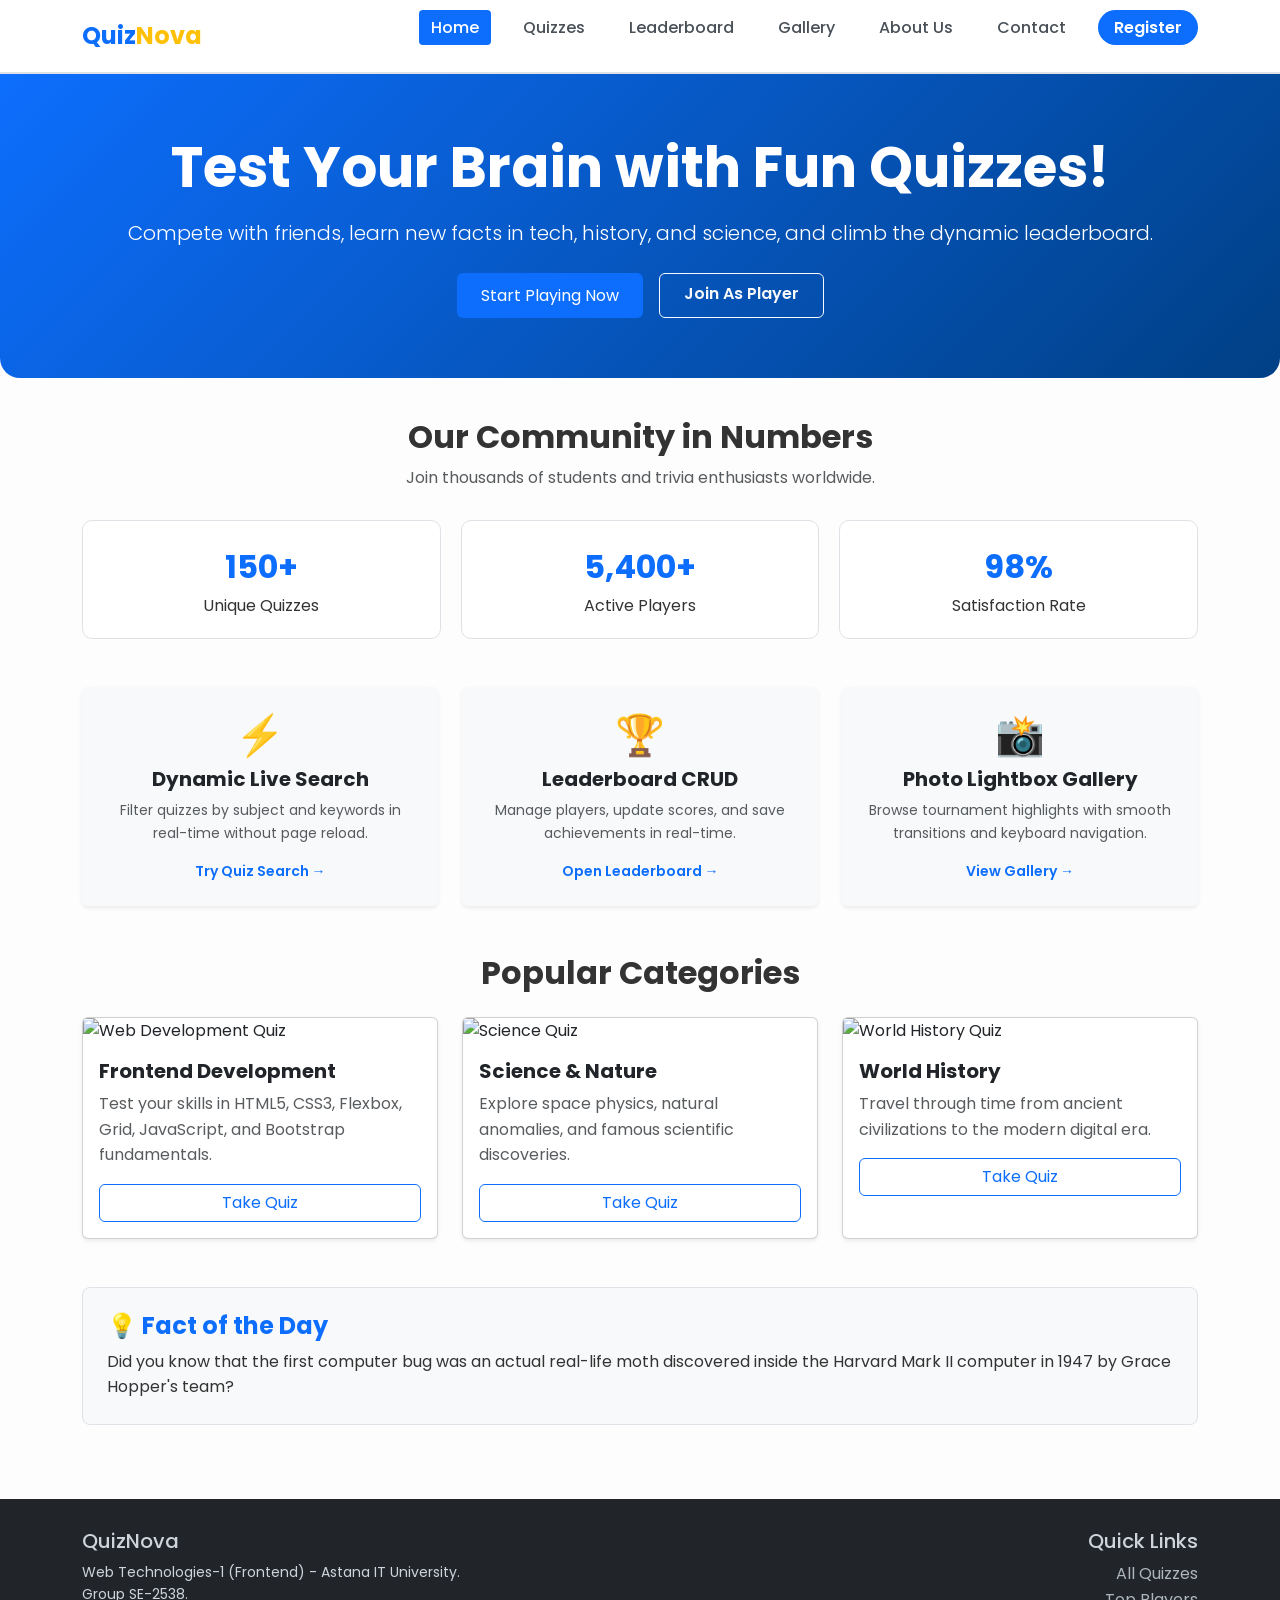
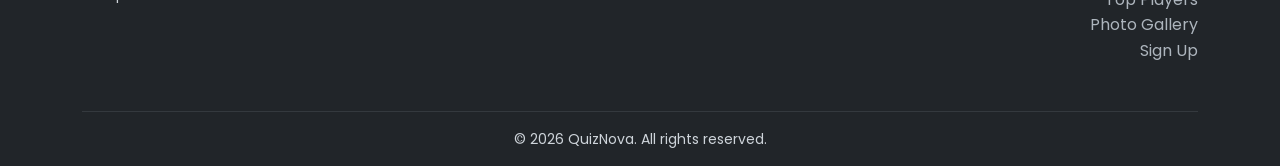
==== index.html @ 50691d1d "complete all Endterm requirements for QuizNova" ====
<!DOCTYPE html>
<html lang="en">
<head>
  <meta charset="UTF-8">
  <meta name="viewport" content="width=device-width, initial-scale=1.0">
  <title>QuizNova - Test Your Knowledge</title>
  
  <link rel="preconnect" href="https://fonts.googleapis.com">
  <link rel="preconnect" href="https://fonts.gstatic.com" crossorigin>
  <link href="https://fonts.googleapis.com/css2?family=Poppins:wght@400;500;600;700&display=swap" rel="stylesheet">
  
  <link href="https://cdn.jsdelivr.net/npm/bootstrap@5.3.3/dist/css/bootstrap.min.css" rel="stylesheet">
  <link rel="stylesheet" href="css/style.css">
</head>
<body>

  <header class="custom-header">
    <div class="container header-container">
      <a href="index.html" class="site-logo">Quiz<span>Nova</span></a>
      <nav class="custom-nav">
        <ul>
          <li><a href="index.html" class="active">Home</a></li>
          <li><a href="quizzes.html">Quizzes</a></li>
          <li><a href="leaderboard.html">Leaderboard</a></li>
          <li><a href="gallery.html">Gallery</a></li>
          <li><a href="about.html">About Us</a></li>
          <li><a href="contact.html">Contact</a></li>
          <li><a href="register.html" class="btn-nav-register">Register</a></li>
        </ul>
      </nav>
    </div>
  </header>

  <main>
    <section class="hero-section text-center">
      <div class="container">
        <h1 class="display-4 fw-bold">Test Your Brain with Fun Quizzes!</h1>
        <p class="lead mt-3">Compete with friends, learn new facts in tech, history, and science, and climb the dynamic leaderboard.</p>
        <div class="mt-4 d-flex justify-content-center gap-3 flex-wrap">
          <a href="quizzes.html" class="custom-btn">Start Playing Now</a>
          <a href="register.html" class="btn btn-outline-light px-4 py-2 fw-semibold">Join As Player</a>
        </div>
      </div>
    </section>

    <section class="container mt-4">
      <h2 class="text-center fw-bold">Our Community in Numbers</h2>
      <p class="text-center text-muted">Join thousands of students and trivia enthusiasts worldwide.</p>
      
      <div class="stats-flex-container">
        <div class="stat-item">
          <div class="stat-number">150+</div>
          <p class="mb-0">Unique Quizzes</p>
        </div>
        <div class="stat-item">
          <div class="stat-number">5,400+</div>
          <p class="mb-0">Active Players</p>
        </div>
        <div class="stat-item">
          <div class="stat-number">98%</div>
          <p class="mb-0">Satisfaction Rate</p>
        </div>
      </div>
    </section>

    <section class="container mt-5">
      <div class="row g-4 text-center">
        <div class="col-12 col-md-4">
          <div class="card h-100 p-4 border-0 shadow-sm bg-light">
            <div class="display-6 mb-2">⚡</div>
            <h5 class="fw-bold">Dynamic Live Search</h5>
            <p class="text-muted small">Filter quizzes by subject and keywords in real-time without page reload.</p>
            <a href="quizzes.html" class="text-primary fw-semibold small text-decoration-none">Try Quiz Search &rarr;</a>
          </div>
        </div>
        <div class="col-12 col-md-4">
          <div class="card h-100 p-4 border-0 shadow-sm bg-light">
            <div class="display-6 mb-2">🏆</div>
            <h5 class="fw-bold">Leaderboard CRUD</h5>
            <p class="text-muted small">Manage players, update scores, and save achievements in real-time.</p>
            <a href="leaderboard.html" class="text-primary fw-semibold small text-decoration-none">Open Leaderboard &rarr;</a>
          </div>
        </div>
        <div class="col-12 col-md-4">
          <div class="card h-100 p-4 border-0 shadow-sm bg-light">
            <div class="display-6 mb-2">📸</div>
            <h5 class="fw-bold">Photo Lightbox Gallery</h5>
            <p class="text-muted small">Browse tournament highlights with smooth transitions and keyboard navigation.</p>
            <a href="gallery.html" class="text-primary fw-semibold small text-decoration-none">View Gallery &rarr;</a>
          </div>
        </div>
      </div>
    </section>

    <section class="container mt-5">
      <h2 class="text-center fw-bold mb-4">Popular Categories</h2>
      
      <div class="row g-4">
        <div class="col-12 col-md-4">
          <div class="card h-100 shadow-sm">
            <img src="https://images.unsplash.com/photo-1517694712202-14dd9538aa97?w=600&auto=format&fit=crop&q=60" 
                 class="card-img-top" 
                 alt="Web Development Quiz" 
                 loading="lazy">
            <div class="card-body">
              <h5 class="card-title fw-bold">Frontend Development</h5>
              <p class="card-text text-muted">Test your skills in HTML5, CSS3, Flexbox, Grid, JavaScript, and Bootstrap fundamentals.</p>
              <a href="quizzes.html" class="btn btn-outline-primary w-100">Take Quiz</a>
            </div>
          </div>
        </div>

        <div class="col-12 col-md-4">
          <div class="card h-100 shadow-sm">
            <img src="https://images.unsplash.com/photo-1507668077129-56e32842fceb?w=600&auto=format&fit=crop&q=60" 
                 class="card-img-top" 
                 alt="Science Quiz" 
                 loading="lazy">
            <div class="card-body">
              <h5 class="card-title fw-bold">Science & Nature</h5>
              <p class="card-text text-muted">Explore space physics, natural anomalies, and famous scientific discoveries.</p>
              <a href="quizzes.html" class="btn btn-outline-primary w-100">Take Quiz</a>
            </div>
          </div>
        </div>

        <div class="col-12 col-md-4">
          <div class="card h-100 shadow-sm">
            <img src="https://images.unsplash.com/photo-1461360370896-922624d12aa1?w=600&auto=format&fit=crop&q=60" 
                 class="card-img-top" 
                 alt="World History Quiz" 
                 loading="lazy">
            <div class="card-body">
              <h5 class="card-title fw-bold">World History</h5>
              <p class="card-text text-muted">Travel through time from ancient civilizations to the modern digital era.</p>
              <a href="quizzes.html" class="btn btn-outline-primary w-100">Take Quiz</a>
            </div>
          </div>
        </div>
      </div>
    </section>

    <section class="container mt-5 mb-4">
      <div class="p-4 bg-light rounded-3 border">
        <h4 class="fw-bold text-primary">💡 Fact of the Day</h4>
        <p class="mb-0">Did you know that the first computer bug was an actual real-life moth discovered inside the Harvard Mark II computer in 1947 by Grace Hopper's team?</p>
      </div>
    </section>
  </main>

  <a href="#" class="floating-back-btn" title="Back to top">↑</a>

  <footer class="custom-footer">
    <div class="container">
      <div class="row">
        <div class="col-12 col-md-6 mb-3">
          <h5>QuizNova</h5>
          <p class="small">Web Technologies-1 (Frontend) - Astana IT University.<br>Group SE-2538.</p>
        </div>
        <div class="col-12 col-md-6 text-md-end mb-3">
          <h5>Quick Links</h5>
          <ul class="list-unstyled">
            <li><a href="quizzes.html">All Quizzes</a></li>
            <li><a href="leaderboard.html">Top Players</a></li>
            <li><a href="gallery.html">Photo Gallery</a></li>
            <li><a href="register.html">Sign Up</a></li>
          </ul>
        </div>
      </div>
      <hr class="border-secondary">
      <div class="text-center small">
        &copy; 2026 QuizNova. All rights reserved.
      </div>
    </div>
  </footer>

  <script src="https://code.jquery.com/jquery-3.7.1.min.js"></script>
  <script src="https://cdn.jsdelivr.net/npm/bootstrap@5.3.3/dist/js/bootstrap.bundle.min.js"></script>
  <script src="js/script.js"></script>
</body>
</html>
---- css/style.css ----
/* ========================================================
   PROJECT: AITU QuizHub (Quiz & Trivia Website)
   CSS Stylesheet: /css/style.css
   Course: Web Technologies-1 (Frontend) - Astana IT University
   ======================================================== */

/* 1. CSS VARIABLES (:root) - Требование: минимум 3 переменные */
:root {
  --primary-color: #0d6efd;
  --primary-hover: #0b5ed7;
  --secondary-color: #ffc107;
  --dark-bg: #212529;
  --light-bg: #f8f9fa;
  --text-main: #333333;
  --border-color: #dee2e6;
}

/* 2. BASE STYLES & GOOGLE FONTS */
* {
  box-sizing: border-box;
  margin: 0;
  padding: 0;
}

body {
  font-family: 'Poppins', sans-serif;
  color: var(--text-main);
  background-color: #fdfdfd;
  line-height: 1.6;
  min-height: 100vh;
  display: flex;
  flex-direction: column;
}

main {
  flex: 1; /* Чтобы подвал всегда был прижат к низу страницы */
}

/* 3. HEADER & NAVIGATION (FLEXBOX) - Требование: Flexbox в header */
.custom-header {
  background-color: #ffffff;
  border-bottom: 2px solid var(--border-color);
  padding: 15px 0;
}

.header-container {
  display: flex;
  justify-content: space-between;
  align-items: center;
}

.site-logo {
  font-size: 1.5rem;
  font-weight: 700;
  color: var(--primary-color);
  text-decoration: none;
}

.site-logo span {
  color: var(--secondary-color);
}

.custom-nav ul {
  display: flex;
  list-style: none;
  gap: 20px;
}

.custom-nav a {
  text-decoration: none;
  color: #495057;
  font-weight: 500;
  padding: 6px 12px;
  border-radius: 4px;
  transition: all 0.2s ease;
}

/* :hover и :focus на ссылках навигации */
.custom-nav a:hover,
.custom-nav a:focus {
  color: var(--primary-color);
  background-color: #e9ecef;
  outline: none;
}

.custom-nav a.active {
  color: #ffffff;
  background-color: var(--primary-color);
}

/* 4. HERO SECTION */
.hero-section {
  background: linear-gradient(135deg, #0d6efd 0%, #004085 100%);
  color: #ffffff;
  padding: 60px 0;
  border-radius: 0 0 20px 20px;
  margin-bottom: 40px;
}

/* 5. FLEXBOX STATS BLOCK - Демонстрация Flexbox */
.stats-flex-container {
  display: flex;
  justify-content: space-around;
  flex-wrap: wrap;
  gap: 20px;
  margin-top: 30px;
}

.stat-item {
  background-color: #ffffff;
  padding: 20px 30px;
  border-radius: 10px;
  border: 1px solid var(--border-color);
  text-align: center;
  flex: 1;
  min-width: 180px;
}

.stat-number {
  font-size: 2rem;
  font-weight: bold;
  color: var(--primary-color);
}

/* 6. CSS GRID - Требование: Layout with Grid */
.quizzes-grid {
  display: grid;
  grid-template-columns: repeat(3, 1fr);
  gap: 25px;
  margin-top: 25px;
}

/* 7. POSITIONING (RELATIVE & ABSOLUTE) - Требование: позиционирование */
.quiz-card-wrapper {
  position: relative; /* Относительное позиционирование для родителя */
  background: #ffffff;
  border: 1px solid var(--border-color);
  border-radius: 10px;
  overflow: hidden;
  box-shadow: 0 4px 6px rgba(0,0,0,0.05);
  transition: transform 0.2s ease;
}

.quiz-card-wrapper:hover {
  transform: translateY(-5px);
}

.quiz-badge {
  position: absolute; /* Абсолютное позиционирование для бейджа */
  top: 15px;
  right: 15px;
  background-color: var(--secondary-color);
  color: #000;
  font-weight: bold;
  font-size: 0.75rem;
  padding: 4px 10px;
  border-radius: 20px;
  text-transform: uppercase;
}

/* POSITIONING (FIXED) - Плавающая кнопка помощи / наверх */
.floating-back-btn {
  position: fixed;
  bottom: 20px;
  right: 20px;
  background-color: var(--dark-bg);
  color: #fff;
  border-radius: 50%;
  width: 45px;
  height: 45px;
  display: flex;
  align-items: center;
  justify-content: center;
  text-decoration: none;
  font-weight: bold;
  box-shadow: 0 4px 8px rgba(0,0,0,0.3);
  z-index: 1000;
}

.floating-back-btn:hover {
  background-color: var(--primary-color);
  color: #ffffff;
}

/* 8. BUTTONS (:hover & :focus) */
.custom-btn {
  background-color: var(--primary-color);
  color: #ffffff;
  padding: 10px 24px;
  border-radius: 6px;
  border: none;
  font-size: 1rem;
  cursor: pointer;
  text-decoration: none;
  display: inline-block;
  transition: background-color 0.2s;
}

.custom-btn:hover {
  background-color: var(--primary-hover);
  color: #ffffff;
}

.custom-btn:focus {
  outline: 3px solid rgba(13, 110, 253, 0.4);
}

/* 9. PSEUDO-CLASS :nth-child() - Требование: стилизация таблицы лидеров */
.leaderboard-table {
  width: 100%;
  border-collapse: collapse;
  margin-top: 20px;
  background-color: #fff;
  border-radius: 8px;
  overflow: hidden;
}

.leaderboard-table th,
.leaderboard-table td {
  padding: 14px 18px;
  text-align: left;
  border-bottom: 1px solid var(--border-color);
}

.leaderboard-table thead {
  background-color: var(--dark-bg);
  color: #ffffff;
}

/* Чередование строк таблицы через :nth-child */
.leaderboard-table tbody tr:nth-child(even) {
  background-color: #f2f7ff;
}

.leaderboard-table tbody tr:hover {
  background-color: #e2edff;
}

/* Выделение первого места золотым цветом через :nth-child(1) */
.leaderboard-table tbody tr:nth-child(1) td:first-child {
  font-weight: bold;
  color: #d4a000;
}

/* 10. FOOTER STYLING */
.custom-footer {
  background-color: var(--dark-bg);
  color: #ced4da;
  padding: 30px 0 15px 0;
  margin-top: 50px;
}

.custom-footer a {
  color: #adb5bd;
  text-decoration: none;
}

.custom-footer a:hover {
  color: #ffffff;
}

/* 11. RESPONSIVE DESIGN (@media queries) - Требование: минимум 2 брейкпоинта */

/* Брейкпоинт 1: Планшеты (меньше 992px) */
@media (max-width: 992px) {
  .quizzes-grid {
    grid-template-columns: repeat(2, 1fr); /* 2 колонки вместо 3 */
  }

  .hero-section h1 {
    font-size: 2rem;
  }
}

/* Брейкпоинт 2: Мобильные телефоны (меньше 768px) */
@media (max-width: 768px) {
  /* Меню перестраивается в колонку */
  .header-container {
    flex-direction: column;
    gap: 15px;
  }

  .custom-nav ul {
    flex-direction: column;
    text-align: center;
    gap: 10px;
    width: 100%;
  }

  .quizzes-grid {
    grid-template-columns: 1fr; /* 1 колонка на смартфонах */
  }

  .stats-flex-container {
    flex-direction: column;
  }

  .stat-item {
    width: 100%;
  }
}


.btn-nav-register {
  background-color: var(--primary-color) !important;
  color: #ffffff !important;
  font-weight: 600 !important;
  border-radius: 20px !important;
  padding: 6px 16px !important;
  transition: all 0.2s ease !important;
}

.btn-nav-register:hover {
  background-color: var(--primary-hover) !important;
  box-shadow: 0 3px 8px rgba(13, 110, 253, 0.4);
}

.password-strength-meter {
  height: 8px;
  background-color: #e9ecef;
  border-radius: 4px;
  overflow: hidden;
  margin-top: 8px;
  margin-bottom: 5px;
}

.password-strength-bar {
  height: 100%;
  width: 0%;
  transition: width 0.3s ease, background-color 0.3s ease;
}

.strength-weak {
  width: 33%;
  background-color: #dc3545;
}

.strength-medium {
  width: 66%;
  background-color: #ffc107;
}

.strength-strong {
  width: 100%;
  background-color: #198754;
}

.password-feedback-text {
  font-size: 0.85rem;
  font-weight: 500;
}

.realtime-feedback {
  font-size: 0.85rem;
  margin-top: 4px;
  display: flex;
  align-items: center;
  gap: 5px;
}

.realtime-feedback.valid {
  color: #198754;
}

.realtime-feedback.invalid {
  color: #dc3545;
}

.search-wrapper {
  position: relative;
  max-width: 600px;
  margin: 0 auto 25px auto;
}

.search-wrapper .search-icon {
  position: absolute;
  left: 15px;
  top: 50%;
  transform: translateY(-50%);
  color: #6c757d;
  font-size: 1.1rem;
}

.search-wrapper input {
  padding-left: 45px;
  padding-right: 40px;
  height: 48px;
  border-radius: 25px;
  border: 2px solid #dee2e6;
  font-size: 1rem;
  transition: border-color 0.2s, box-shadow 0.2s;
}

.search-wrapper input:focus {
  border-color: var(--primary-color);
  box-shadow: 0 0 0 0.25rem rgba(13, 110, 253, 0.15);
}

.search-wrapper .clear-search-btn {
  position: absolute;
  right: 15px;
  top: 50%;
  transform: translateY(-50%);
  background: none;
  border: none;
  color: #6c757d;
  font-size: 1.2rem;
  cursor: pointer;
  display: none;
}

.search-wrapper .clear-search-btn:hover {
  color: #000;
}

.category-filter-btn {
  border-radius: 20px;
  padding: 6px 18px;
  font-size: 0.9rem;
  transition: all 0.2s;
}

.category-filter-btn.active {
  background-color: var(--primary-color);
  color: #fff;
  border-color: var(--primary-color);
  box-shadow: 0 2px 6px rgba(13, 110, 253, 0.3);
}

.crud-table-header {
  display: flex;
  justify-content: space-between;
  align-items: center;
  flex-wrap: wrap;
  gap: 15px;
  margin-bottom: 20px;
}

.table-action-btn {
  padding: 4px 10px;
  font-size: 0.85rem;
  border-radius: 5px;
  margin-right: 5px;
}

.row-highlight {
  animation: rowHighlightAnim 1.8s ease-out;
}

@keyframes rowHighlightAnim {
  0% { background-color: #d1e7dd; }
  100% { background-color: transparent; }
}

.gallery-grid {
  display: grid;
  grid-template-columns: repeat(3, 1fr);
  gap: 24px;
}

@media (max-width: 992px) {
  .gallery-grid {
    grid-template-columns: repeat(2, 1fr);
  }
}

@media (max-width: 576px) {
  .gallery-grid {
    grid-template-columns: 1fr;
  }
}

.gallery-card {
  position: relative;
  border-radius: 12px;
  overflow: hidden;
  box-shadow: 0 4px 12px rgba(0,0,0,0.08);
  cursor: pointer;
  background-color: #fff;
  transition: transform 0.3s ease, box-shadow 0.3s ease;
}

.gallery-card:hover {
  transform: translateY(-6px);
  box-shadow: 0 8px 24px rgba(0,0,0,0.15);
}

.gallery-card img {
  width: 100%;
  height: 220px;
  object-fit: cover;
  transition: transform 0.4s ease;
}

.gallery-card:hover img {
  transform: scale(1.05);
}

.gallery-card .gallery-info {
  padding: 14px 18px;
}

.gallery-card .gallery-badge {
  position: absolute;
  top: 12px;
  right: 12px;
  background-color: rgba(13, 110, 253, 0.9);
  color: #fff;
  font-size: 0.75rem;
  font-weight: 600;
  padding: 4px 10px;
  border-radius: 20px;
  backdrop-filter: blur(4px);
}

.custom-lightbox {
  position: fixed;
  top: 0;
  left: 0;
  width: 100vw;
  height: 100vh;
  background-color: rgba(0, 0, 0, 0.92);
  z-index: 10500;
  display: none;
  justify-content: center;
  align-items: center;
  flex-direction: column;
}

.lightbox-content-box {
  position: relative;
  max-width: 85vw;
  max-height: 80vh;
  display: flex;
  flex-direction: column;
  align-items: center;
}

.lightbox-content-box img {
  max-width: 100%;
  max-height: 72vh;
  border-radius: 8px;
  box-shadow: 0 10px 40px rgba(0,0,0,0.8);
  object-fit: contain;
}

.lightbox-caption-box {
  color: #f8f9fa;
  margin-top: 15px;
  text-align: center;
}

.lightbox-caption-box h5 {
  font-size: 1.15rem;
  margin-bottom: 4px;
  font-weight: 600;
}

.lightbox-caption-box p {
  font-size: 0.9rem;
  color: #adb5bd;
  margin-bottom: 0;
}

.lightbox-btn {
  background-color: rgba(255, 255, 255, 0.15);
  border: 1px solid rgba(255, 255, 255, 0.3);
  color: #ffffff;
  width: 50px;
  height: 50px;
  border-radius: 50%;
  font-size: 1.5rem;
  cursor: pointer;
  display: flex;
  align-items: center;
  justify-content: center;
  transition: all 0.2s ease;
  user-select: none;
}

.lightbox-btn:hover {
  background-color: rgba(255, 255, 255, 0.35);
  color: #ffffff;
  transform: scale(1.1);
}

.lightbox-nav-prev {
  position: absolute;
  left: 30px;
  top: 50%;
  transform: translateY(-50%);
}

.lightbox-nav-next {
  position: absolute;
  right: 30px;
  top: 50%;
  transform: translateY(-50%);
}

.lightbox-close-btn {
  position: absolute;
  top: 25px;
  right: 35px;
  font-size: 2rem;
  line-height: 1;
}

.lightbox-counter-badge {
  position: absolute;
  top: 30px;
  left: 35px;
  color: #ced4da;
  font-size: 0.95rem;
  font-weight: 500;
}


.quiz-option-btn {
  display: block;
  width: 100%;
  text-align: left;
  padding: 12px 18px;
  margin-bottom: 10px;
  background-color: #f8f9fa;
  border: 2px solid #dee2e6;
  border-radius: 8px;
  font-size: 0.95rem;
  font-weight: 500;
  color: #333;
  transition: all 0.2s ease;
  cursor: pointer;
}

.quiz-option-btn:hover:not(:disabled) {
  background-color: #e9ecef;
  border-color: var(--primary-color);
  transform: translateX(4px);
}

.quiz-option-btn.correct {
  background-color: #d1e7dd !important;
  border-color: #198754 !important;
  color: #0f5132 !important;
  font-weight: 600;
}

.quiz-option-btn.wrong {
  background-color: #f8d7da !important;
  border-color: #dc3545 !important;
  color: #842029 !important;
  font-weight: 600;
}
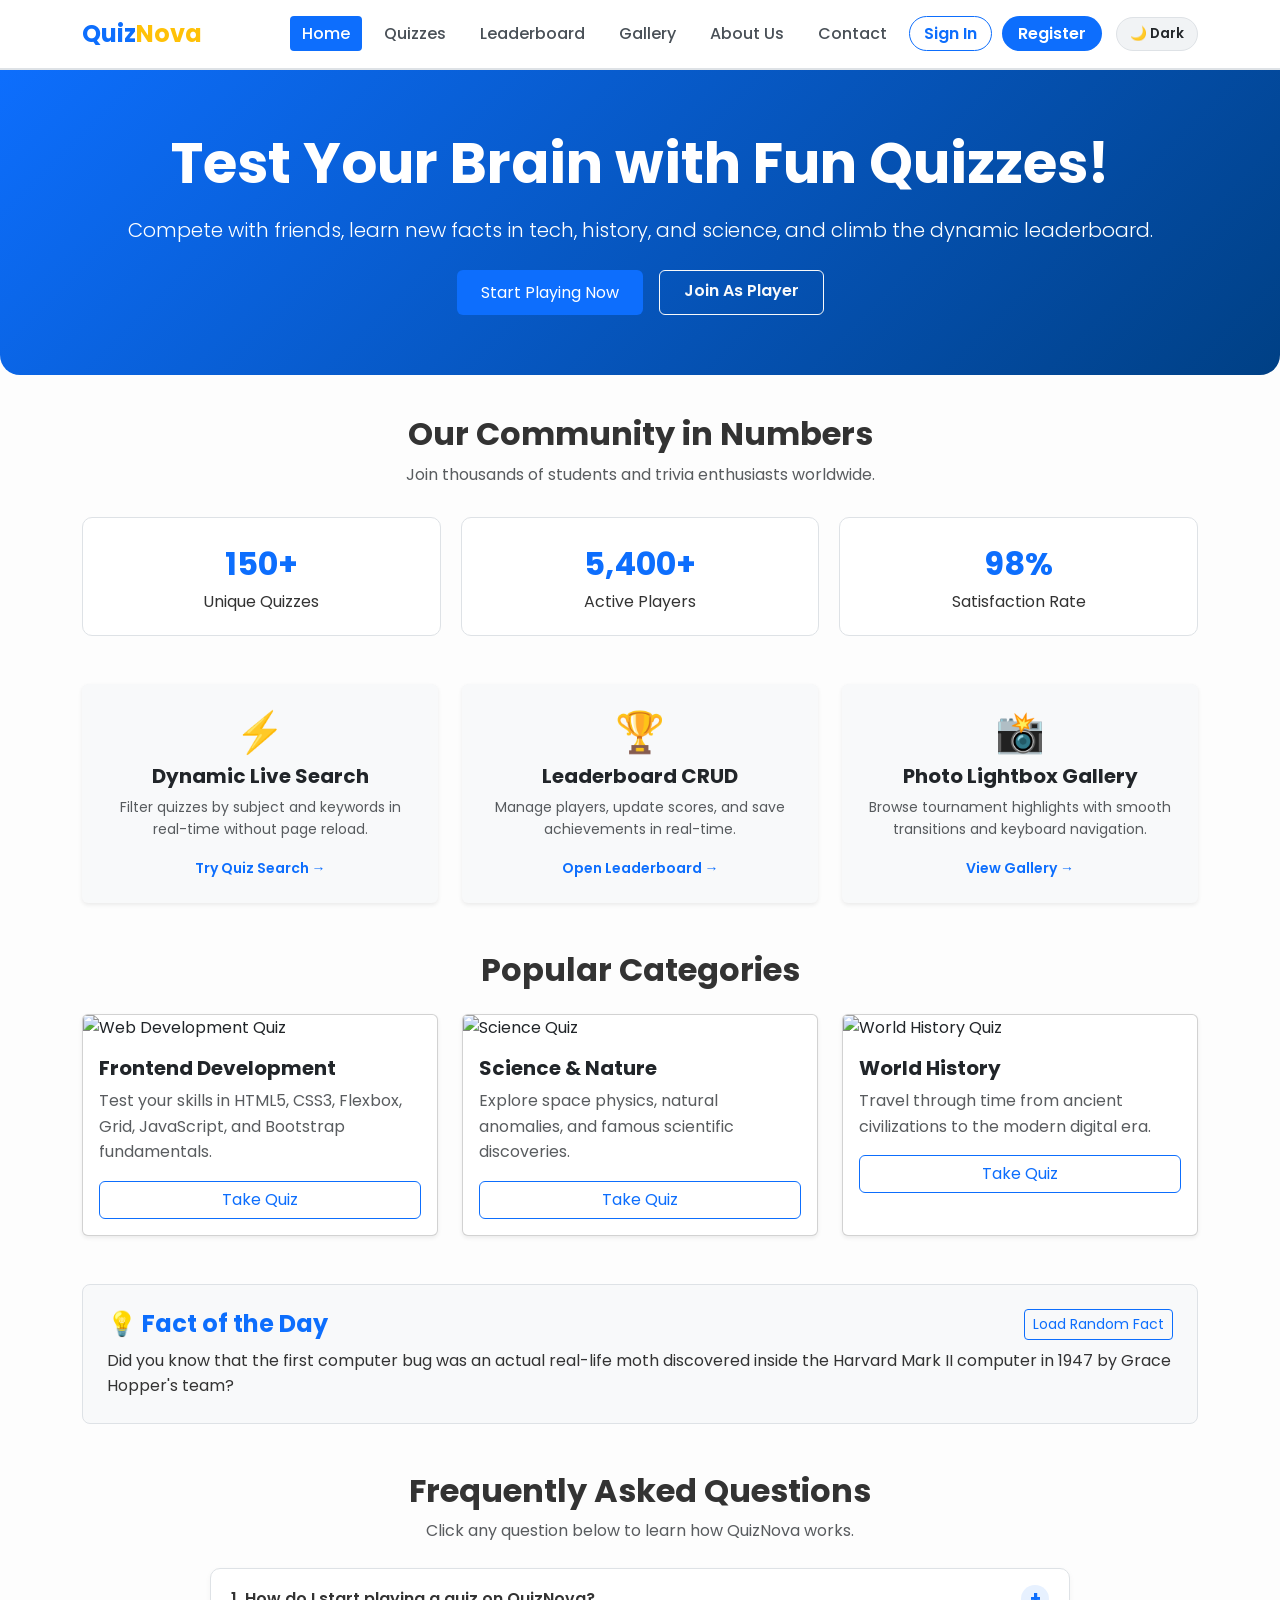
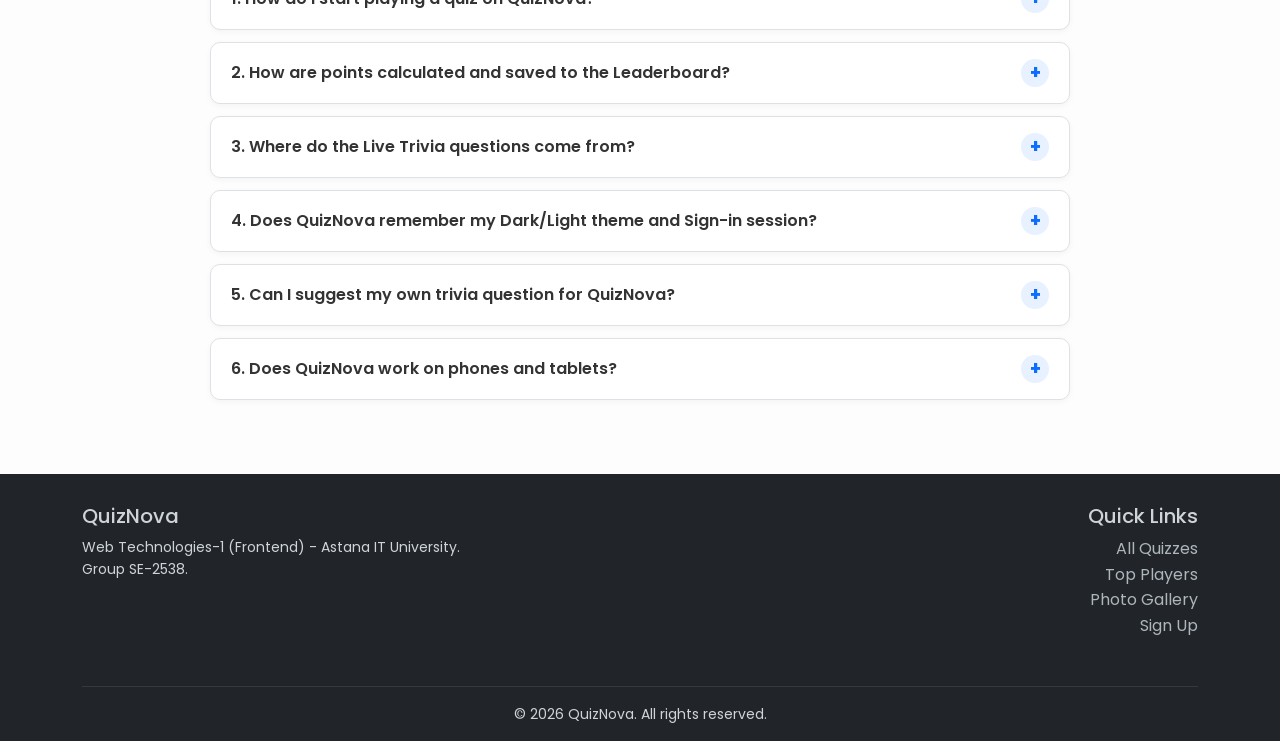
==== commit 9c4cabc9: "Add files via upload" ====
--- a/index.html
+++ b/index.html
@@ -1,181 +1,273 @@
-<!DOCTYPE html>
-<html lang="en">
-<head>
-  <meta charset="UTF-8">
-  <meta name="viewport" content="width=device-width, initial-scale=1.0">
-  <title>QuizNova - Test Your Knowledge</title>
-  
-  <link rel="preconnect" href="https://fonts.googleapis.com">
-  <link rel="preconnect" href="https://fonts.gstatic.com" crossorigin>
-  <link href="https://fonts.googleapis.com/css2?family=Poppins:wght@400;500;600;700&display=swap" rel="stylesheet">
-  
-  <link href="https://cdn.jsdelivr.net/npm/bootstrap@5.3.3/dist/css/bootstrap.min.css" rel="stylesheet">
-  <link rel="stylesheet" href="css/style.css">
-</head>
-<body>
-
-  <header class="custom-header">
-    <div class="container header-container">
-      <a href="index.html" class="site-logo">Quiz<span>Nova</span></a>
-      <nav class="custom-nav">
-        <ul>
-          <li><a href="index.html" class="active">Home</a></li>
-          <li><a href="quizzes.html">Quizzes</a></li>
-          <li><a href="leaderboard.html">Leaderboard</a></li>
-          <li><a href="gallery.html">Gallery</a></li>
-          <li><a href="about.html">About Us</a></li>
-          <li><a href="contact.html">Contact</a></li>
-          <li><a href="register.html" class="btn-nav-register">Register</a></li>
-        </ul>
-      </nav>
-    </div>
-  </header>
-
-  <main>
-    <section class="hero-section text-center">
-      <div class="container">
-        <h1 class="display-4 fw-bold">Test Your Brain with Fun Quizzes!</h1>
-        <p class="lead mt-3">Compete with friends, learn new facts in tech, history, and science, and climb the dynamic leaderboard.</p>
-        <div class="mt-4 d-flex justify-content-center gap-3 flex-wrap">
-          <a href="quizzes.html" class="custom-btn">Start Playing Now</a>
-          <a href="register.html" class="btn btn-outline-light px-4 py-2 fw-semibold">Join As Player</a>
-        </div>
-      </div>
-    </section>
-
-    <section class="container mt-4">
-      <h2 class="text-center fw-bold">Our Community in Numbers</h2>
-      <p class="text-center text-muted">Join thousands of students and trivia enthusiasts worldwide.</p>
-      
-      <div class="stats-flex-container">
-        <div class="stat-item">
-          <div class="stat-number">150+</div>
-          <p class="mb-0">Unique Quizzes</p>
-        </div>
-        <div class="stat-item">
-          <div class="stat-number">5,400+</div>
-          <p class="mb-0">Active Players</p>
-        </div>
-        <div class="stat-item">
-          <div class="stat-number">98%</div>
-          <p class="mb-0">Satisfaction Rate</p>
-        </div>
-      </div>
-    </section>
-
-    <section class="container mt-5">
-      <div class="row g-4 text-center">
-        <div class="col-12 col-md-4">
-          <div class="card h-100 p-4 border-0 shadow-sm bg-light">
-            <div class="display-6 mb-2">⚡</div>
-            <h5 class="fw-bold">Dynamic Live Search</h5>
-            <p class="text-muted small">Filter quizzes by subject and keywords in real-time without page reload.</p>
-            <a href="quizzes.html" class="text-primary fw-semibold small text-decoration-none">Try Quiz Search &rarr;</a>
-          </div>
-        </div>
-        <div class="col-12 col-md-4">
-          <div class="card h-100 p-4 border-0 shadow-sm bg-light">
-            <div class="display-6 mb-2">🏆</div>
-            <h5 class="fw-bold">Leaderboard CRUD</h5>
-            <p class="text-muted small">Manage players, update scores, and save achievements in real-time.</p>
-            <a href="leaderboard.html" class="text-primary fw-semibold small text-decoration-none">Open Leaderboard &rarr;</a>
-          </div>
-        </div>
-        <div class="col-12 col-md-4">
-          <div class="card h-100 p-4 border-0 shadow-sm bg-light">
-            <div class="display-6 mb-2">📸</div>
-            <h5 class="fw-bold">Photo Lightbox Gallery</h5>
-            <p class="text-muted small">Browse tournament highlights with smooth transitions and keyboard navigation.</p>
-            <a href="gallery.html" class="text-primary fw-semibold small text-decoration-none">View Gallery &rarr;</a>
-          </div>
-        </div>
-      </div>
-    </section>
-
-    <section class="container mt-5">
-      <h2 class="text-center fw-bold mb-4">Popular Categories</h2>
-      
-      <div class="row g-4">
-        <div class="col-12 col-md-4">
-          <div class="card h-100 shadow-sm">
-            <img src="https://images.unsplash.com/photo-1517694712202-14dd9538aa97?w=600&auto=format&fit=crop&q=60" 
-                 class="card-img-top" 
-                 alt="Web Development Quiz" 
-                 loading="lazy">
-            <div class="card-body">
-              <h5 class="card-title fw-bold">Frontend Development</h5>
-              <p class="card-text text-muted">Test your skills in HTML5, CSS3, Flexbox, Grid, JavaScript, and Bootstrap fundamentals.</p>
-              <a href="quizzes.html" class="btn btn-outline-primary w-100">Take Quiz</a>
-            </div>
-          </div>
-        </div>
-
-        <div class="col-12 col-md-4">
-          <div class="card h-100 shadow-sm">
-            <img src="https://images.unsplash.com/photo-1507668077129-56e32842fceb?w=600&auto=format&fit=crop&q=60" 
-                 class="card-img-top" 
-                 alt="Science Quiz" 
-                 loading="lazy">
-            <div class="card-body">
-              <h5 class="card-title fw-bold">Science & Nature</h5>
-              <p class="card-text text-muted">Explore space physics, natural anomalies, and famous scientific discoveries.</p>
-              <a href="quizzes.html" class="btn btn-outline-primary w-100">Take Quiz</a>
-            </div>
-          </div>
-        </div>
-
-        <div class="col-12 col-md-4">
-          <div class="card h-100 shadow-sm">
-            <img src="https://images.unsplash.com/photo-1461360370896-922624d12aa1?w=600&auto=format&fit=crop&q=60" 
-                 class="card-img-top" 
-                 alt="World History Quiz" 
-                 loading="lazy">
-            <div class="card-body">
-              <h5 class="card-title fw-bold">World History</h5>
-              <p class="card-text text-muted">Travel through time from ancient civilizations to the modern digital era.</p>
-              <a href="quizzes.html" class="btn btn-outline-primary w-100">Take Quiz</a>
-            </div>
-          </div>
-        </div>
-      </div>
-    </section>
-
-    <section class="container mt-5 mb-4">
-      <div class="p-4 bg-light rounded-3 border">
-        <h4 class="fw-bold text-primary">💡 Fact of the Day</h4>
-        <p class="mb-0">Did you know that the first computer bug was an actual real-life moth discovered inside the Harvard Mark II computer in 1947 by Grace Hopper's team?</p>
-      </div>
-    </section>
-  </main>
-
-  <a href="#" class="floating-back-btn" title="Back to top">↑</a>
-
-  <footer class="custom-footer">
-    <div class="container">
-      <div class="row">
-        <div class="col-12 col-md-6 mb-3">
-          <h5>QuizNova</h5>
-          <p class="small">Web Technologies-1 (Frontend) - Astana IT University.<br>Group SE-2538.</p>
-        </div>
-        <div class="col-12 col-md-6 text-md-end mb-3">
-          <h5>Quick Links</h5>
-          <ul class="list-unstyled">
-            <li><a href="quizzes.html">All Quizzes</a></li>
-            <li><a href="leaderboard.html">Top Players</a></li>
-            <li><a href="gallery.html">Photo Gallery</a></li>
-            <li><a href="register.html">Sign Up</a></li>
-          </ul>
-        </div>
-      </div>
-      <hr class="border-secondary">
-      <div class="text-center small">
-        &copy; 2026 QuizNova. All rights reserved.
-      </div>
-    </div>
-  </footer>
-
-  <script src="https://code.jquery.com/jquery-3.7.1.min.js"></script>
-  <script src="https://cdn.jsdelivr.net/npm/bootstrap@5.3.3/dist/js/bootstrap.bundle.min.js"></script>
-  <script src="js/script.js"></script>
-</body>
-</html>
+<!DOCTYPE html>
+<html lang="en">
+<head>
+  <meta charset="UTF-8">
+  <meta name="viewport" content="width=device-width, initial-scale=1.0">
+  <title>QuizNova - Test Your Knowledge</title>
+  
+  <link rel="preconnect" href="https://fonts.googleapis.com">
+  <link rel="preconnect" href="https://fonts.gstatic.com" crossorigin>
+  <link href="https://fonts.googleapis.com/css2?family=Poppins:wght@400;500;600;700&display=swap" rel="stylesheet">
+  
+  <link href="https://cdn.jsdelivr.net/npm/bootstrap@5.3.3/dist/css/bootstrap.min.css" rel="stylesheet">
+  <link rel="stylesheet" href="css/style.css">
+  <script>
+    (function () {
+      var savedTheme = localStorage.getItem("quiznova_theme");
+      if (savedTheme === "dark") {
+        document.documentElement.setAttribute("data-theme", "dark");
+        document.documentElement.setAttribute("data-bs-theme", "dark");
+      }
+    })();
+  </script>
+</head>
+<body>
+
+    <header class="custom-header">
+    <div class="container header-container">
+      <a href="index.html" class="site-logo">Quiz<span>Nova</span></a>
+      <nav class="custom-nav">
+        <ul>
+          <li><a href="index.html" class="active">Home</a></li>
+          <li><a href="quizzes.html">Quizzes</a></li>
+          <li><a href="leaderboard.html">Leaderboard</a></li>
+          <li><a href="gallery.html">Gallery</a></li>
+          <li><a href="about.html">About Us</a></li>
+          <li><a href="contact.html">Contact</a></li>
+          <li class="nav-guest-only"><a href="signin.html" class="btn-nav-signin">Sign In</a></li>
+          <li class="nav-guest-only"><a href="register.html" class="btn-nav-register">Register</a></li>
+          <li class="nav-user-only" style="display: none;">
+            <a href="signin.html" class="nav-user-pill" id="navUserBadge">👤 <span id="navUserName">Player</span></a>
+          </li>
+          <li class="nav-user-only" style="display: none;">
+            <button type="button" id="navSignOutBtn" class="btn-nav-signout">Sign Out</button>
+          </li>
+        </ul>
+        <div class="header-controls">
+          <button type="button" id="themeToggleBtn" class="theme-toggle-btn" aria-label="Toggle color theme">🌙 Dark</button>
+        </div>
+      </nav>
+    </div>
+  </header>
+
+  <main>
+    <section class="hero-section text-center">
+      <div class="container">
+        <h1 class="display-4 fw-bold">Test Your Brain with Fun Quizzes!</h1>
+        <p class="lead mt-3">Compete with friends, learn new facts in tech, history, and science, and climb the dynamic leaderboard.</p>
+        <div class="mt-4 d-flex justify-content-center gap-3 flex-wrap">
+          <a href="quizzes.html" class="custom-btn">Start Playing Now</a>
+          <a href="register.html" class="btn btn-outline-light px-4 py-2 fw-semibold">Join As Player</a>
+        </div>
+      </div>
+    </section>
+
+    <section class="container mt-4">
+      <h2 class="text-center fw-bold">Our Community in Numbers</h2>
+      <p class="text-center text-muted">Join thousands of students and trivia enthusiasts worldwide.</p>
+      
+      <div class="stats-flex-container">
+        <div class="stat-item">
+          <div class="stat-number">150+</div>
+          <p class="mb-0">Unique Quizzes</p>
+        </div>
+        <div class="stat-item">
+          <div class="stat-number">5,400+</div>
+          <p class="mb-0">Active Players</p>
+        </div>
+        <div class="stat-item">
+          <div class="stat-number">98%</div>
+          <p class="mb-0">Satisfaction Rate</p>
+        </div>
+      </div>
+    </section>
+
+    <section class="container mt-5">
+      <div class="row g-4 text-center">
+        <div class="col-12 col-md-4">
+          <div class="card h-100 p-4 border-0 shadow-sm bg-light">
+            <div class="display-6 mb-2">⚡</div>
+            <h5 class="fw-bold">Dynamic Live Search</h5>
+            <p class="text-muted small">Filter quizzes by subject and keywords in real-time without page reload.</p>
+            <a href="quizzes.html" class="text-primary fw-semibold small text-decoration-none">Try Quiz Search &rarr;</a>
+          </div>
+        </div>
+        <div class="col-12 col-md-4">
+          <div class="card h-100 p-4 border-0 shadow-sm bg-light">
+            <div class="display-6 mb-2">🏆</div>
+            <h5 class="fw-bold">Leaderboard CRUD</h5>
+            <p class="text-muted small">Manage players, update scores, and save achievements in real-time.</p>
+            <a href="leaderboard.html" class="text-primary fw-semibold small text-decoration-none">Open Leaderboard &rarr;</a>
+          </div>
+        </div>
+        <div class="col-12 col-md-4">
+          <div class="card h-100 p-4 border-0 shadow-sm bg-light">
+            <div class="display-6 mb-2">📸</div>
+            <h5 class="fw-bold">Photo Lightbox Gallery</h5>
+            <p class="text-muted small">Browse tournament highlights with smooth transitions and keyboard navigation.</p>
+            <a href="gallery.html" class="text-primary fw-semibold small text-decoration-none">View Gallery &rarr;</a>
+          </div>
+        </div>
+      </div>
+    </section>
+
+    <section class="container mt-5">
+      <h2 class="text-center fw-bold mb-4">Popular Categories</h2>
+      
+      <div class="row g-4">
+        <div class="col-12 col-md-4">
+          <div class="card h-100 shadow-sm">
+            <img src="https://images.unsplash.com/photo-1517694712202-14dd9538aa97?w=600&auto=format&fit=crop&q=60" 
+                 class="card-img-top" 
+                 alt="Web Development Quiz" 
+                 loading="lazy">
+            <div class="card-body">
+              <h5 class="card-title fw-bold">Frontend Development</h5>
+              <p class="card-text text-muted">Test your skills in HTML5, CSS3, Flexbox, Grid, JavaScript, and Bootstrap fundamentals.</p>
+              <a href="quizzes.html" class="btn btn-outline-primary w-100">Take Quiz</a>
+            </div>
+          </div>
+        </div>
+
+        <div class="col-12 col-md-4">
+          <div class="card h-100 shadow-sm">
+            <img src="https://images.unsplash.com/photo-1507668077129-56e32842fceb?w=600&auto=format&fit=crop&q=60" 
+                 class="card-img-top" 
+                 alt="Science Quiz" 
+                 loading="lazy">
+            <div class="card-body">
+              <h5 class="card-title fw-bold">Science & Nature</h5>
+              <p class="card-text text-muted">Explore space physics, natural anomalies, and famous scientific discoveries.</p>
+              <a href="quizzes.html" class="btn btn-outline-primary w-100">Take Quiz</a>
+            </div>
+          </div>
+        </div>
+
+        <div class="col-12 col-md-4">
+          <div class="card h-100 shadow-sm">
+            <img src="https://images.unsplash.com/photo-1461360370896-922624d12aa1?w=600&auto=format&fit=crop&q=60" 
+                 class="card-img-top" 
+                 alt="World History Quiz" 
+                 loading="lazy">
+            <div class="card-body">
+              <h5 class="card-title fw-bold">World History</h5>
+              <p class="card-text text-muted">Travel through time from ancient civilizations to the modern digital era.</p>
+              <a href="quizzes.html" class="btn btn-outline-primary w-100">Take Quiz</a>
+            </div>
+          </div>
+        </div>
+      </div>
+    </section>
+
+    <section class="container mt-5 mb-4">
+      <div class="p-4 bg-light rounded-3 border">
+        <div class="d-flex justify-content-between align-items-center flex-wrap gap-2 mb-2">
+          <h4 class="fw-bold text-primary mb-0">💡 Fact of the Day</h4>
+          <button type="button" id="btnRefreshFact" class="btn btn-sm btn-outline-primary">Load Random Fact</button>
+        </div>
+        <p id="dailyFactText" class="mb-0">Did you know that the first computer bug was an actual real-life moth discovered inside the Harvard Mark II computer in 1947 by Grace Hopper's team?</p>
+        <div id="dailyFactError" class="small text-danger mt-2" style="display: none;"></div>
+      </div>
+    </section>
+
+    <section id="faq" class="container mt-5 mb-4">
+      <div class="faq-section">
+        <div class="text-center mb-4">
+          <h2 class="fw-bold">Frequently Asked Questions</h2>
+          <p class="text-muted">Click any question below to learn how QuizNova works.</p>
+        </div>
+
+        <div class="faq-item">
+          <button type="button" class="faq-question" aria-expanded="false">
+            <span>1. How do I start playing a quiz on QuizNova?</span>
+            <span class="faq-icon">+</span>
+          </button>
+          <div class="faq-answer">
+            <p>Open the Quizzes page from the navigation bar, filter by your favorite category or search by keyword, and click "Start Quiz" on any card. You can also generate fresh live questions from the Open Trivia Database right on the same page.</p>
+          </div>
+        </div>
+
+        <div class="faq-item">
+          <button type="button" class="faq-question" aria-expanded="false">
+            <span>2. How are points calculated and saved to the Leaderboard?</span>
+            <span class="faq-icon">+</span>
+          </button>
+          <div class="faq-answer">
+            <p>Each correct answer awards 250 points. After finishing a quiz, enter your display name (or use your signed-in account name) and click "Save Score" to record your result in the Leaderboard via browser LocalStorage.</p>
+          </div>
+        </div>
+
+        <div class="faq-item">
+          <button type="button" class="faq-question" aria-expanded="false">
+            <span>3. Where do the Live Trivia questions come from?</span>
+            <span class="faq-icon">+</span>
+          </button>
+          <div class="faq-answer">
+            <p>Our Live Trivia Challenge fetches real-time JSON trivia data from the public Open Trivia Database API using JavaScript fetch(). You can pick a category, difficulty level, and question count to load new rounds anytime.</p>
+          </div>
+        </div>
+
+        <div class="faq-item">
+          <button type="button" class="faq-question" aria-expanded="false">
+            <span>4. Does QuizNova remember my Dark/Light theme and Sign-in session?</span>
+            <span class="faq-icon">+</span>
+          </button>
+          <div class="faq-answer">
+            <p>Yes. Both your chosen Light/Dark theme and your active player sign-in session (name and email) are saved in LocalStorage, so they stay active across all pages and after refreshing the browser until you toggle the theme or sign out.</p>
+          </div>
+        </div>
+
+        <div class="faq-item">
+          <button type="button" class="faq-question" aria-expanded="false">
+            <span>5. Can I suggest my own trivia question for QuizNova?</span>
+            <span class="faq-icon">+</span>
+          </button>
+          <div class="faq-answer">
+            <p>Yes! Visit the Contact page and submit your question idea, category, and correct answer using the contact form. Our team reviews community submissions for future updates.</p>
+          </div>
+        </div>
+
+        <div class="faq-item">
+          <button type="button" class="faq-question" aria-expanded="false">
+            <span>6. Does QuizNova work on phones and tablets?</span>
+            <span class="faq-icon">+</span>
+          </button>
+          <div class="faq-answer">
+            <p>QuizNova is built with responsive CSS Grid, Flexbox, media queries, and Bootstrap 5.3, so all pages, quiz modals, leaderboard tables, and the photo gallery adapt cleanly to desktop, tablet, and mobile screens.</p>
+          </div>
+        </div>
+      </div>
+    </section>
+  </main>
+
+  <a href="#" class="floating-back-btn" title="Back to top">↑</a>
+
+  <footer class="custom-footer">
+    <div class="container">
+      <div class="row">
+        <div class="col-12 col-md-6 mb-3">
+          <h5>QuizNova</h5>
+          <p class="small">Web Technologies-1 (Frontend) - Astana IT University.<br>Group SE-2538.</p>
+        </div>
+        <div class="col-12 col-md-6 text-md-end mb-3">
+          <h5>Quick Links</h5>
+          <ul class="list-unstyled">
+            <li><a href="quizzes.html">All Quizzes</a></li>
+            <li><a href="leaderboard.html">Top Players</a></li>
+            <li><a href="gallery.html">Photo Gallery</a></li>
+            <li><a href="register.html">Sign Up</a></li>
+          </ul>
+        </div>
+      </div>
+      <hr class="border-secondary">
+      <div class="text-center small">
+        &copy; 2026 QuizNova. All rights reserved.
+      </div>
+    </div>
+  </footer>
+
+  <script src="https://code.jquery.com/jquery-3.7.1.min.js"></script>
+  <script src="https://cdn.jsdelivr.net/npm/bootstrap@5.3.3/dist/js/bootstrap.bundle.min.js"></script>
+  <script src="js/script.js"></script>
+</body>
+</html>
--- a/css/style.css
+++ b/css/style.css
@@ -651,3 +651,393 @@
   color: #842029 !important;
   font-weight: 600;
 }
+
+
+/* ========================================================
+   FINAL PROJECT: THEME TOGGLE, AUTH UI, FAQ & LIVE API
+   ======================================================== */
+
+.header-container {
+  gap: 16px;
+  flex-wrap: wrap;
+}
+
+.custom-nav {
+  display: flex;
+  align-items: center;
+  gap: 14px;
+  flex-wrap: wrap;
+}
+
+.custom-nav ul {
+  align-items: center;
+  flex-wrap: wrap;
+  gap: 10px;
+  margin-bottom: 0;
+}
+
+.header-controls {
+  display: flex;
+  align-items: center;
+  gap: 8px;
+}
+
+.theme-toggle-btn {
+  background-color: #f1f3f5;
+  color: #212529;
+  border: 1px solid var(--border-color);
+  border-radius: 20px;
+  padding: 5px 13px;
+  font-size: 0.85rem;
+  font-weight: 600;
+  cursor: pointer;
+  transition: all 0.2s ease;
+  white-space: nowrap;
+}
+
+.theme-toggle-btn:hover {
+  border-color: var(--primary-color);
+  color: var(--primary-color);
+}
+
+.btn-nav-signin {
+  border: 1px solid var(--primary-color);
+  color: var(--primary-color) !important;
+  border-radius: 20px !important;
+  padding: 5px 14px !important;
+  font-weight: 600 !important;
+}
+
+.btn-nav-signin:hover,
+.btn-nav-signin.active {
+  background-color: var(--primary-color) !important;
+  color: #ffffff !important;
+}
+
+.nav-user-pill {
+  display: inline-flex;
+  align-items: center;
+  gap: 8px;
+  background-color: #e7f1ff;
+  color: #0b5ed7;
+  padding: 5px 12px;
+  border-radius: 20px;
+  font-size: 0.85rem;
+  font-weight: 600;
+  text-decoration: none;
+}
+
+.btn-nav-signout {
+  background-color: transparent;
+  color: #dc3545;
+  border: 1px solid #dc3545;
+  border-radius: 20px;
+  padding: 4px 12px;
+  font-size: 0.82rem;
+  font-weight: 600;
+  cursor: pointer;
+  transition: all 0.2s ease;
+}
+
+.btn-nav-signout:hover {
+  background-color: #dc3545;
+  color: #ffffff;
+}
+
+/* FAQ ACCORDION (jQuery slideToggle) */
+.faq-section {
+  max-width: 860px;
+  margin: 0 auto;
+}
+
+.faq-item {
+  background-color: #ffffff;
+  border: 1px solid var(--border-color);
+  border-radius: 10px;
+  margin-bottom: 12px;
+  overflow: hidden;
+  box-shadow: 0 2px 6px rgba(0, 0, 0, 0.04);
+  transition: border-color 0.2s ease;
+}
+
+.faq-item.open {
+  border-color: var(--primary-color);
+}
+
+.faq-question {
+  width: 100%;
+  background: none;
+  border: none;
+  padding: 16px 20px;
+  text-align: left;
+  font-size: 1rem;
+  font-weight: 600;
+  color: var(--text-main);
+  display: flex;
+  justify-content: space-between;
+  align-items: center;
+  gap: 16px;
+  cursor: pointer;
+  transition: background-color 0.2s ease;
+}
+
+.faq-question:hover {
+  background-color: #f8f9fa;
+}
+
+.faq-icon {
+  display: inline-flex;
+  align-items: center;
+  justify-content: center;
+  width: 28px;
+  height: 28px;
+  min-width: 28px;
+  border-radius: 50%;
+  background-color: #e7f1ff;
+  color: var(--primary-color);
+  font-size: 1.15rem;
+  font-weight: 700;
+  line-height: 1;
+}
+
+.faq-item.open .faq-icon {
+  background-color: var(--primary-color);
+  color: #ffffff;
+}
+
+.faq-answer {
+  display: none;
+  padding: 0 20px 18px 20px;
+  color: #555555;
+  font-size: 0.95rem;
+  border-top: 1px solid #f1f3f5;
+}
+
+.faq-answer p {
+  margin-top: 12px;
+  margin-bottom: 0;
+}
+
+/* LIVE TRIVIA API SECTION */
+.live-api-section {
+  background-color: #f8f9fa;
+  border: 1px solid var(--border-color);
+  border-radius: 16px;
+  padding: 28px;
+  margin-top: 50px;
+}
+
+.api-question-card {
+  background-color: #ffffff;
+  border: 1px solid var(--border-color);
+  border-radius: 12px;
+  padding: 20px;
+  margin-bottom: 16px;
+  box-shadow: 0 2px 8px rgba(0, 0, 0, 0.04);
+}
+
+.api-options-grid {
+  display: grid;
+  grid-template-columns: repeat(2, 1fr);
+  gap: 10px;
+  margin-top: 14px;
+}
+
+@media (max-width: 576px) {
+  .api-options-grid {
+    grid-template-columns: 1fr;
+  }
+}
+
+.api-option-btn {
+  text-align: left;
+  padding: 10px 14px;
+  border-radius: 8px;
+  border: 1px solid #ced4da;
+  background-color: #f8f9fa;
+  color: #212529;
+  font-size: 0.92rem;
+  font-weight: 500;
+  cursor: pointer;
+  transition: all 0.2s ease;
+}
+
+.api-option-btn:hover:not(:disabled) {
+  border-color: var(--primary-color);
+  background-color: #e7f1ff;
+}
+
+.api-option-btn.correct {
+  background-color: #d1e7dd !important;
+  border-color: #198754 !important;
+  color: #0f5132 !important;
+  font-weight: 600;
+}
+
+.api-option-btn.wrong {
+  background-color: #f8d7da !important;
+  border-color: #dc3545 !important;
+  color: #842029 !important;
+  font-weight: 600;
+}
+
+/* DARK THEME */
+body.dark-theme,
+[data-theme="dark"] body {
+  background-color: #111622;
+  color: #e6edf7;
+}
+
+body.dark-theme .custom-header {
+  background-color: #182030;
+  border-bottom-color: #2a354b;
+}
+
+body.dark-theme .custom-nav a {
+  color: #cfd8e8;
+}
+
+body.dark-theme .custom-nav a:hover,
+body.dark-theme .custom-nav a:focus {
+  background-color: #263147;
+  color: #ffffff;
+}
+
+body.dark-theme .custom-nav a.active {
+  background-color: var(--primary-color);
+  color: #ffffff;
+}
+
+body.dark-theme .theme-toggle-btn {
+  background-color: #263147;
+  color: #f8f9fa;
+  border-color: #3a4863;
+}
+
+body.dark-theme .theme-toggle-btn:hover {
+  border-color: var(--secondary-color);
+  color: var(--secondary-color);
+}
+
+body.dark-theme .nav-user-pill {
+  background-color: #223454;
+  color: #9ec5fe;
+}
+
+body.dark-theme .stat-item,
+body.dark-theme .quiz-card-wrapper,
+body.dark-theme .gallery-card,
+body.dark-theme .faq-item,
+body.dark-theme .api-question-card,
+body.dark-theme .card {
+  background-color: #1a2233 !important;
+  border-color: #2c3850 !important;
+  color: #e6edf7;
+}
+
+body.dark-theme .bg-light,
+body.dark-theme .bg-white,
+body.dark-theme .live-api-section {
+  background-color: #1a2233 !important;
+  border-color: #2c3850 !important;
+  color: #e6edf7 !important;
+}
+
+body.dark-theme .text-muted {
+  color: #9aa8c2 !important;
+}
+
+body.dark-theme .text-dark {
+  color: #e6edf7 !important;
+}
+
+body.dark-theme .badge.bg-light {
+  background-color: #253047 !important;
+  color: #e6edf7 !important;
+  border-color: #3a4863 !important;
+}
+
+body.dark-theme .leaderboard-table {
+  background-color: #1a2233;
+  color: #e6edf7;
+}
+
+body.dark-theme .leaderboard-table th,
+body.dark-theme .leaderboard-table td {
+  border-bottom-color: #2c3850;
+}
+
+body.dark-theme .leaderboard-table tbody tr:nth-child(even) {
+  background-color: #202a3f;
+}
+
+body.dark-theme .leaderboard-table tbody tr:hover {
+  background-color: #283550;
+}
+
+body.dark-theme .faq-question {
+  color: #f1f5fc;
+}
+
+body.dark-theme .faq-question:hover {
+  background-color: #222c42;
+}
+
+body.dark-theme .faq-answer {
+  color: #c2cde0;
+  border-top-color: #2c3850;
+}
+
+body.dark-theme .faq-icon {
+  background-color: #263552;
+  color: #9ec5fe;
+}
+
+body.dark-theme .quiz-option-btn,
+body.dark-theme .api-option-btn {
+  background-color: #222c42;
+  border-color: #354361;
+  color: #e6edf7;
+}
+
+body.dark-theme .quiz-option-btn:hover:not(:disabled),
+body.dark-theme .api-option-btn:hover:not(:disabled) {
+  background-color: #2c3a57;
+  border-color: var(--primary-color);
+}
+
+body.dark-theme .form-control,
+body.dark-theme .form-select {
+  background-color: #131926;
+  border-color: #354361;
+  color: #e6edf7;
+}
+
+body.dark-theme .form-control::placeholder {
+  color: #7f8fa8;
+}
+
+body.dark-theme .modal-content {
+  background-color: #1a2233;
+  color: #e6edf7;
+}
+
+body.dark-theme .modal-header {
+  border-bottom-color: #2c3850;
+}
+
+body.dark-theme .custom-footer {
+  background-color: #0b0f18;
+}
+
+@media (max-width: 768px) {
+  .custom-nav {
+    flex-direction: column;
+    width: 100%;
+  }
+
+  .header-controls {
+    justify-content: center;
+    flex-wrap: wrap;
+  }
+}
